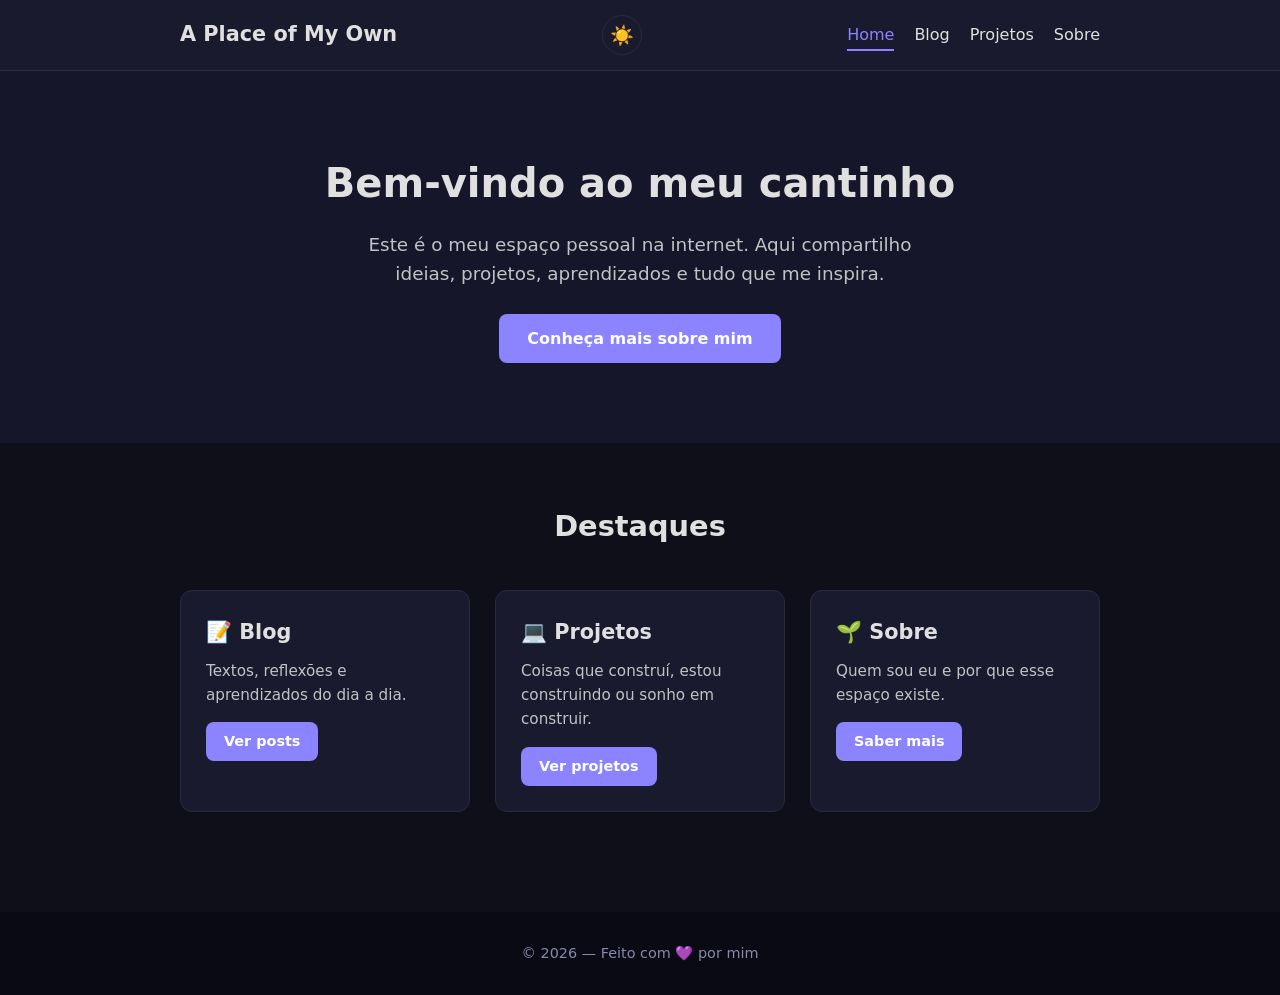
==== index.html @ c6ac8409 "Initial commit: site pessoal A Place of My Own - Home, Blog, Projetos, Sobre (HTML) - CSS completo c" ====
<!DOCTYPE html>
<html lang="pt-BR">
<head>
  <meta charset="UTF-8">
  <meta name="viewport" content="width=device-width, initial-scale=1.0">
  <title>A Place of My Own</title>
  <link rel="stylesheet" href="css/style.css">
</head>
<body>

  <header>
    <div class="container header-flex">
      <a href="index.html" class="logo">A Place of My Own</a>
      <button id="toggle-tema" aria-label="Alternar tema">🌙</button>
      <nav>
        <ul class="menu">
          <li><a href="index.html" class="ativo">Home</a></li>
          <li><a href="blog.html">Blog</a></li>
          <li><a href="projetos.html">Projetos</a></li>
          <li><a href="sobre.html">Sobre</a></li>
        </ul>
      </nav>
    </div>
  </header>

  <main>
    <section class="hero">
      <div class="container">
        <h1>Bem-vindo ao meu cantinho</h1>
        <p>
          Este é o meu espaço pessoal na internet. Aqui compartilho
          ideias, projetos, aprendizados e tudo que me inspira.
        </p>
        <a href="sobre.html" class="btn">Conheça mais sobre mim</a>
      </div>
    </section>

    <section class="destaques">
      <div class="container">
        <h2>Destaques</h2>
        <div class="cards">
          <div class="card">
            <h3>📝 Blog</h3>
            <p>Textos, reflexões e aprendizados do dia a dia.</p>
            <a href="blog.html" class="btn btn-pequeno">Ver posts</a>
          </div>
          <div class="card">
            <h3>💻 Projetos</h3>
            <p>Coisas que construí, estou construindo ou sonho em construir.</p>
            <a href="projetos.html" class="btn btn-pequeno">Ver projetos</a>
          </div>
          <div class="card">
            <h3>🌱 Sobre</h3>
            <p>Quem sou eu e por que esse espaço existe.</p>
            <a href="sobre.html" class="btn btn-pequeno">Saber mais</a>
          </div>
        </div>
      </div>
    </section>
  </main>

  <footer>
    <div class="container">
      <p>&copy; 2026 — Feito com 💜 por mim</p>
    </div>
  </footer>

  <script src="js/main.js"></script>
</body>
</html>
---- css/style.css ----
/* ===== VARIÁVEIS GLOBAIS ===== */
/* :root = raiz do documento. Variáveis CSS começam com -- */
:root {
  --fonte: 'Segoe UI', system-ui, -apple-system, sans-serif;
  --max-width: 960px;
  --transicao: 0.3s ease;

  /* Cores do tema CLARO (light mode) */
  --cor-fundo: #fafafa;
  --cor-texto: #1a1a2e;
  --cor-header: #ffffff;
  --cor-card: #ffffff;
  --cor-borda: #e0e0e0;
  --cor-primaria: #6c63ff;
  --cor-primaria-hover: #5a52e0;
  --cor-hero-fundo: #f0f0ff;
  --cor-footer: #1a1a2e;
  --cor-footer-texto: #cccccc;
}

/* ===== TEMA ESCURO ===== */
/* data-theme="dark" é um atributo que o JS coloca no <html> */
[data-theme="dark"] {
  --cor-fundo: #0f0f1a;
  --cor-texto: #e0e0e0;
  --cor-header: #1a1a2e;
  --cor-card: #1a1a2e;
  --cor-borda: #2a2a3e;
  --cor-primaria: #8b83ff;
  --cor-primaria-hover: #a09aff;
  --cor-hero-fundo: #16162a;
  --cor-footer: #0a0a14;
  --cor-footer-texto: #8888aa;
}

/* ===== RESET BÁSICO ===== */
/* Remove margens/paddings padrão que o navegador coloca */
* {
  margin: 0;
  padding: 0;
  box-sizing: border-box;
  /* box-sizing: border-box faz width incluir padding e borda */
}

body {
  font-family: var(--fonte);
  background: var(--cor-fundo);
  color: var(--cor-texto);
  line-height: 1.6;
  /* line-height = espaçamento entre linhas */
  transition: background var(--transicao), color var(--transicao);
  /* transition = anima a mudança de cor quando troca de tema */
}

a {
  color: var(--cor-primaria);
  text-decoration: none;
  /* tira o sublinhado padrão dos links */
}

a:hover {
  color: var(--cor-primaria-hover);
}

img {
  max-width: 100%;
  height: auto;
}

/* ===== CONTAINER ===== */
/* Centraliza o conteúdo e define largura máxima */
.container {
  max-width: var(--max-width);
  margin: 0 auto;
  /* margin: 0 auto = centraliza horizontalmente */
  padding: 0 20px;
}

/* ===== HEADER ===== */
header {
  background: var(--cor-header);
  border-bottom: 1px solid var(--cor-borda);
  padding: 15px 0;
  position: sticky;
  /* sticky = gruda no topo ao rolar a página */
  top: 0;
  z-index: 100;
  /* z-index = fica acima de outros elementos */
  transition: background var(--transicao), border-color var(--transicao);
}

.header-flex {
  display: flex;
  /* flex = layout flexível, um ao lado do outro */
  justify-content: space-between;
  /* space-between = espaço entre os itens */
  align-items: center;
  /* alinha verticalmente ao centro */
  flex-wrap: wrap;
  /* wrap = se não couber, quebra pra linha de baixo */
  gap: 10px;
}

.logo {
  font-size: 1.3rem;
  /* rem = relativo ao tamanho da fonte do root */
  font-weight: 700;
  /* bold */
  color: var(--cor-texto);
}

.logo:hover {
  color: var(--cor-primaria);
}

/* ===== MENU ===== */
.menu {
  list-style: none;
  /* tira os bullets da lista */
  display: flex;
  gap: 20px;
}

.menu a {
  color: var(--cor-texto);
  padding: 5px 0;
  border-bottom: 2px solid transparent;
  /* borda invisível pra não pular quando aparecer */
  transition: border-color var(--transicao), color var(--transicao);
}

.menu a:hover,
.menu a.ativo {
  color: var(--cor-primaria);
  border-bottom-color: var(--cor-primaria);
}

/* ===== BOTÃO DE TEMA ===== */
#toggle-tema {
  background: none;
  border: 1px solid var(--cor-borda);
  border-radius: 50%;
  /* border-radius deixa redondo */
  width: 40px;
  height: 40px;
  font-size: 1.2rem;
  cursor: pointer;
  /* cursor vira mãozinha */
  transition: background var(--transicao), border-color var(--transicao);
}

#toggle-tema:hover {
  background: var(--cor-borda);
}

/* ===== HERO (seção de destaque inicial) ===== */
.hero {
  background: var(--cor-hero-fundo);
  padding: 80px 0;
  text-align: center;
  transition: background var(--transicao);
}

.hero h1 {
  font-size: 2.5rem;
  margin-bottom: 15px;
}

.hero p {
  font-size: 1.15rem;
  max-width: 600px;
  margin: 0 auto 25px;
  color: var(--cor-texto);
  opacity: 0.85;
}

/* ===== BOTÃO GENÉRICO ===== */
.btn {
  display: inline-block;
  /* inline-block = fica na linha mas aceita padding */
  background: var(--cor-primaria);
  color: #ffffff;
  padding: 12px 28px;
  border-radius: 8px;
  font-weight: 600;
  transition: background var(--transicao), transform var(--transicao);
}

.btn:hover {
  background: var(--cor-primaria-hover);
  color: #ffffff;
  transform: translateY(-2px);
  /* sobe 2px = efeito de levantar */
}

.btn-pequeno {
  padding: 8px 18px;
  font-size: 0.9rem;
}

/* ===== SEÇÃO DESTAQUES (cards na home) ===== */
.destaques {
  padding: 60px 0;
}

.destaques h2 {
  text-align: center;
  margin-bottom: 40px;
  font-size: 1.8rem;
}

/* ===== CARDS ===== */
.cards {
  display: grid;
  /* grid = layout em grade */
  grid-template-columns: repeat(auto-fit, minmax(260px, 1fr));
  /* auto-fit = ajusta automaticamente o número de colunas */
  /* minmax(260px, 1fr) = mínimo 260px, máximo 1 fração do espaço */
  gap: 25px;
}

.card {
  background: var(--cor-card);
  border: 1px solid var(--cor-borda);
  border-radius: 12px;
  padding: 25px;
  transition: transform var(--transicao), box-shadow var(--transicao),
              background var(--transicao), border-color var(--transicao);
}

.card:hover {
  transform: translateY(-4px);
  box-shadow: 0 8px 25px rgba(0, 0, 0, 0.1);
  /* box-shadow = sombra */
}

.card h3 {
  margin-bottom: 10px;
  font-size: 1.3rem;
}

.card p {
  margin-bottom: 15px;
  font-size: 0.95rem;
  opacity: 0.85;
}

/* ===== PÁGINAS INTERNAS ===== */
.pagina {
  padding: 60px 0;
  min-height: 60vh;
  /* 60vh = 60% da altura da tela (viewport height) */
}

.pagina h1 {
  font-size: 2rem;
  margin-bottom: 10px;
}

.subtitulo {
  font-size: 1.1rem;
  opacity: 0.8;
  margin-bottom: 35px;
}

/* ===== POST DO BLOG ===== */
.post {
  background: var(--cor-card);
  border: 1px solid var(--cor-borda);
  border-radius: 12px;
  padding: 25px;
  margin-bottom: 20px;
  transition: background var(--transicao), border-color var(--transicao);
}

.post h2 {
  font-size: 1.4rem;
  margin-bottom: 5px;
}

.post-data {
  font-size: 0.85rem;
  opacity: 0.6;
  margin-bottom: 12px;
}

.post-resumo {
  font-size: 0.95rem;
  margin-bottom: 12px;
}

.post-tags {
  display: flex;
  flex-wrap: wrap;
  gap: 6px;
}

/* ===== TAG (categoria do post/projeto) ===== */
.tag {
  display: inline-block;
  background: var(--cor-primaria);
  color: #ffffff;
  padding: 3px 10px;
  border-radius: 20px;
  font-size: 0.8rem;
  font-weight: 500;
}

.carregando {
  opacity: 0.6;
  font-style: italic;
}

/* ===== CARD DE PROJETO ===== */
.card-projeto .tag {
  margin-top: 10px;
  margin-right: 4px;
}

/* ===== SOBRE ===== */
.sobre-flex {
  display: flex;
  gap: 40px;
  align-items: flex-start;
}

.sobre-texto {
  flex: 2;
  /* ocupa 2 partes do espaço */
}

.sobre-texto p {
  margin-bottom: 15px;
}

.sobre-imagem {
  flex: 1;
  /* ocupa 1 parte do espaço */
}

.placeholder-imagem {
  width: 100%;
  aspect-ratio: 1 / 1;
  /* mantém proporção quadrada */
  background: var(--cor-card);
  border: 2px dashed var(--cor-borda);
  border-radius: 12px;
  display: flex;
  align-items: center;
  justify-content: center;
  opacity: 0.6;
  font-size: 0.9rem;
}

/* ===== FOOTER ===== */
footer {
  background: var(--cor-footer);
  color: var(--cor-footer-texto);
  text-align: center;
  padding: 30px 0;
  margin-top: 40px;
  transition: background var(--transicao), color var(--transicao);
}

footer p {
  font-size: 0.9rem;
}

/* ===== RESPONSIVIDADE (para celular) ===== */
@media (max-width: 768px) {
  .hero h1 {
    font-size: 1.8rem;
  }

  .hero {
    padding: 50px 0;
  }

  .header-flex {
    flex-direction: column;
    /* um abaixo do outro */
    align-items: center;
  }

  .menu {
    gap: 12px;
  }

  .sobre-flex {
    flex-direction: column;
  }

  .cards {
    grid-template-columns: 1fr;
    /* 1 coluna só no celular */
  }
}
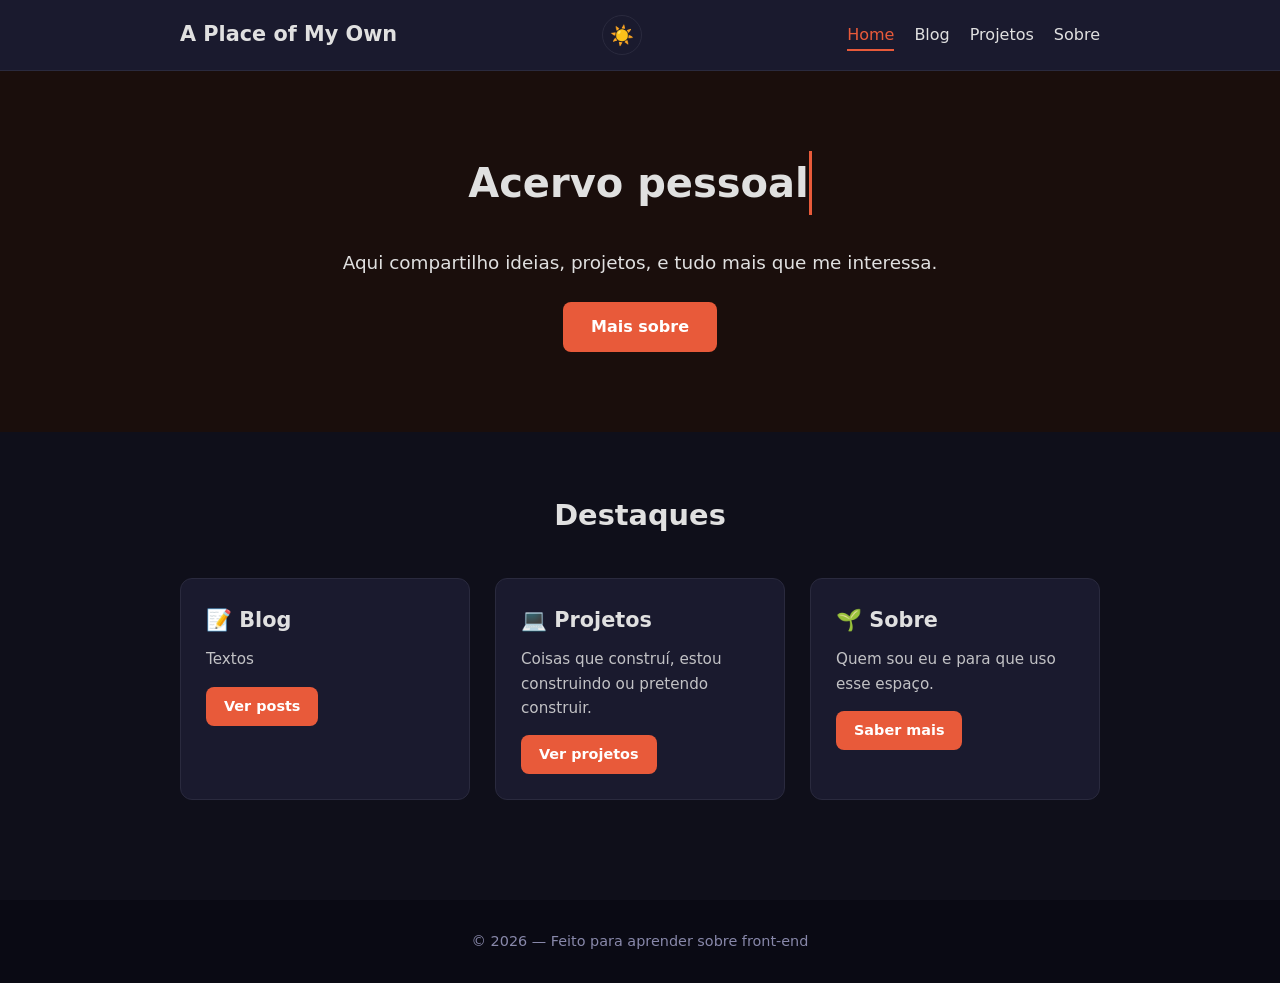
==== commit 87aae9a7: "Algumas atualizações estéticas no código; edição do primeiro post, para checar se está funcionando; " ====
--- a/index.html
+++ b/index.html
@@ -26,32 +26,31 @@
   <main>
     <section class="hero">
       <div class="container">
-        <h1>Bem-vindo ao meu cantinho</h1>
+        <h1>Acervo pessoal</h1>
         <p>
-          Este é o meu espaço pessoal na internet. Aqui compartilho
-          ideias, projetos, aprendizados e tudo que me inspira.
+           Aqui compartilho ideias, projetos, e tudo mais que me interessa.
         </p>
-        <a href="sobre.html" class="btn">Conheça mais sobre mim</a>
+        <a href="sobre.html" class="btn">Mais sobre</a>
       </div>
     </section>
 
-    <section class="destaques">
+    <section class="destaques fade-in">
       <div class="container">
         <h2>Destaques</h2>
         <div class="cards">
-          <div class="card">
+          <div class="card fade-in">
             <h3>📝 Blog</h3>
-            <p>Textos, reflexões e aprendizados do dia a dia.</p>
+            <p>Textos</p>
             <a href="blog.html" class="btn btn-pequeno">Ver posts</a>
           </div>
-          <div class="card">
+          <div class="card fade-in">
             <h3>💻 Projetos</h3>
-            <p>Coisas que construí, estou construindo ou sonho em construir.</p>
+            <p>Coisas que construí, estou construindo ou pretendo construir.</p>
             <a href="projetos.html" class="btn btn-pequeno">Ver projetos</a>
           </div>
-          <div class="card">
+          <div class="card fade-in">
             <h3>🌱 Sobre</h3>
-            <p>Quem sou eu e por que esse espaço existe.</p>
+            <p>Quem sou eu e para que uso esse espaço.</p>
             <a href="sobre.html" class="btn btn-pequeno">Saber mais</a>
           </div>
         </div>
@@ -59,9 +58,9 @@
     </section>
   </main>
 
-  <footer>
+  <footer class="fade-in">
     <div class="container">
-      <p>&copy; 2026 — Feito com 💜 por mim</p>
+      <p>&copy; 2026 — Feito para aprender sobre front-end</p>
     </div>
   </footer>
 
--- a/css/style.css
+++ b/css/style.css
@@ -1,34 +1,33 @@
-/* ===== VARIÁVEIS GLOBAIS ===== */
-/* :root = raiz do documento. Variáveis CSS começam com -- */
+/* ===== var gerais ===== */
 :root {
   --fonte: 'Segoe UI', system-ui, -apple-system, sans-serif;
   --max-width: 960px;
   --transicao: 0.3s ease;
 
-  /* Cores do tema CLARO (light mode) */
+  /* Cores do tema claro (light mode) */
   --cor-fundo: #fafafa;
   --cor-texto: #1a1a2e;
   --cor-header: #ffffff;
   --cor-card: #ffffff;
   --cor-borda: #e0e0e0;
-  --cor-primaria: #6c63ff;
-  --cor-primaria-hover: #5a52e0;
-  --cor-hero-fundo: #f0f0ff;
+  --cor-primaria: #D93818;
+  --cor-primaria-hover: #C03014;
+  --cor-hero-fundo: #fdf0ed;
   --cor-footer: #1a1a2e;
   --cor-footer-texto: #cccccc;
 }
 
-/* ===== TEMA ESCURO ===== */
-/* data-theme="dark" é um atributo que o JS coloca no <html> */
+/* tema escuro */
+/* data-theme="dark" JS coloca no <html> */
 [data-theme="dark"] {
   --cor-fundo: #0f0f1a;
   --cor-texto: #e0e0e0;
   --cor-header: #1a1a2e;
   --cor-card: #1a1a2e;
   --cor-borda: #2a2a3e;
-  --cor-primaria: #8b83ff;
-  --cor-primaria-hover: #a09aff;
-  --cor-hero-fundo: #16162a;
+  --cor-primaria: #E85A3A;
+  --cor-primaria-hover: #F06B4A;
+  --cor-hero-fundo: #1a0e0c;
   --cor-footer: #0a0a14;
   --cor-footer-texto: #8888aa;
 }
@@ -166,12 +165,60 @@
   margin-bottom: 15px;
 }
 
+.hero h1 span {
+  display: inline-block;
+  overflow: hidden;
+  white-space: nowrap;
+  border-right: 3px solid var(--cor-primaria);
+  animation: digitar 2s steps(30) forwards, piscar 0.7s step-end infinite;
+  max-width: fit-content;
+}
+
 .hero p {
   font-size: 1.15rem;
   max-width: 600px;
   margin: 0 auto 25px;
   color: var(--cor-texto);
   opacity: 0.85;
+}
+
+.hero, .hero h1, .hero p, .hero .btn {
+  animation: fadeUp 0.6s ease both;
+}
+.hero h1 { animation-delay: 0.1s; }
+.hero p { animation-delay: 0.3s; }
+.hero .btn { animation-delay: 0.5s; }
+
+/* ===== ANIMAÇÕES ===== */
+@keyframes fadeUp {
+  from {
+    opacity: 0;
+    transform: translateY(30px);
+  }
+  to {
+    opacity: 1;
+    transform: translateY(0);
+  }
+}
+
+@keyframes digitar {
+  from { width: 0 }
+  to { width: 100% }
+}
+
+@keyframes piscar {
+  50% { border-color: transparent }
+}
+
+.fade-in {
+  opacity: 0;
+  transform: translateY(30px);
+  transition: opacity 0.6s ease, transform 0.6s ease;
+}
+
+.fade-in.visivel {
+  opacity: 1;
+  transform: translateY(0);
 }
 
 /* ===== BOTÃO GENÉRICO ===== */
@@ -229,10 +276,13 @@
 }
 
 .card:hover {
-  transform: translateY(-4px);
-  box-shadow: 0 8px 25px rgba(0, 0, 0, 0.1);
-  /* box-shadow = sombra */
-}
+  transform: translateY(-6px);
+  box-shadow: 0 12px 35px rgba(0, 0, 0, 0.15);
+}
+
+.card:nth-child(1) { transition-delay: 0s; }
+.card:nth-child(2) { transition-delay: 0.1s; }
+.card:nth-child(3) { transition-delay: 0.2s; }
 
 .card h3 {
   margin-bottom: 10px;
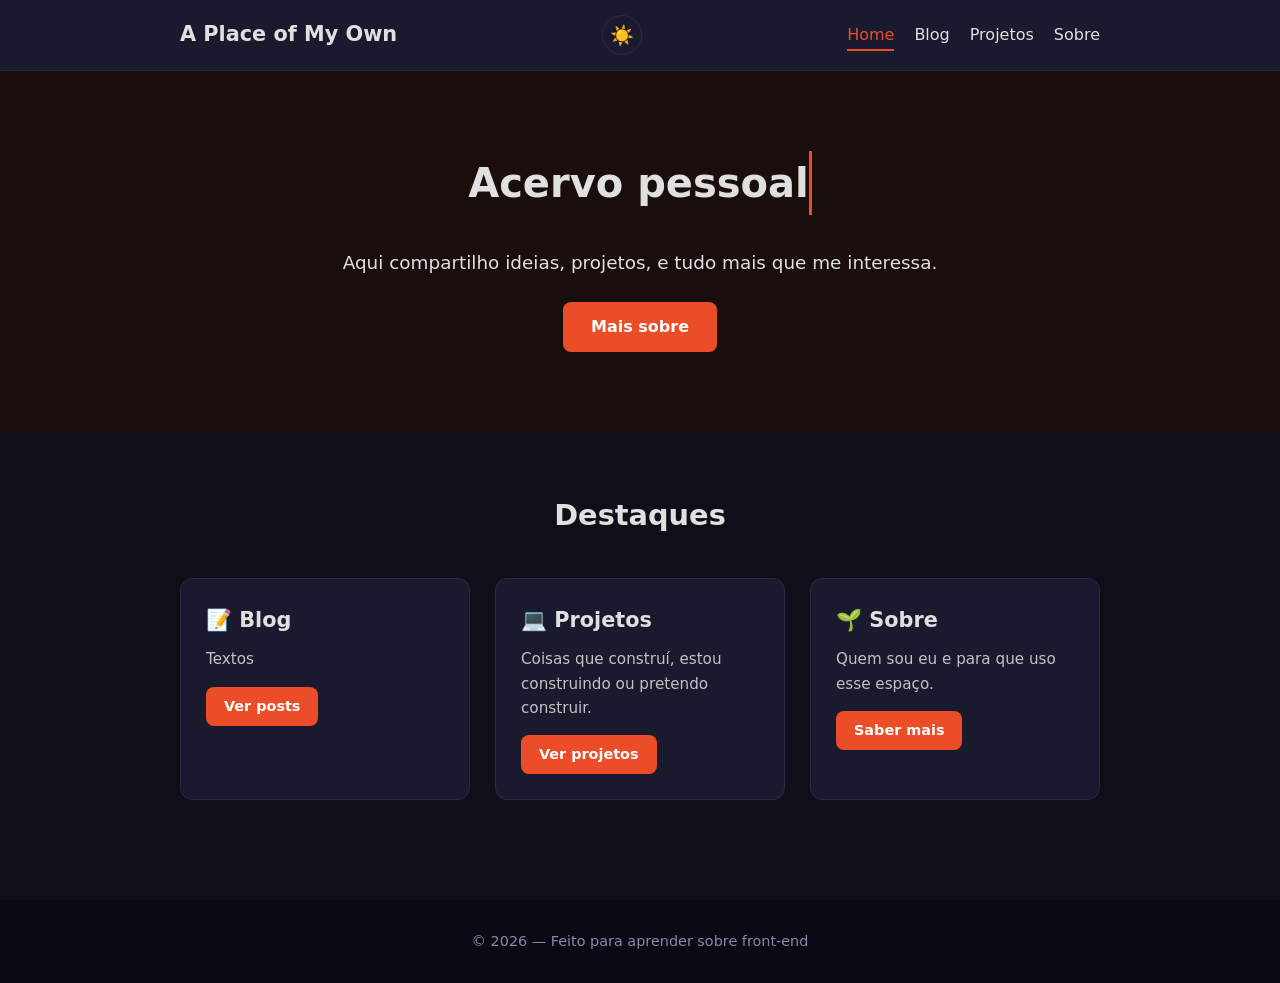
==== commit 70d7b566: "Correção das cores no CSS; atualização do HTML para acompanhar o CSS." ====
--- a/index.html
+++ b/index.html
@@ -4,7 +4,7 @@
   <meta charset="UTF-8">
   <meta name="viewport" content="width=device-width, initial-scale=1.0">
   <title>A Place of My Own</title>
-  <link rel="stylesheet" href="css/style.css">
+  <link rel="stylesheet" href="css/style.css?v=3">
 </head>
 <body>
 
--- a/css/style.css
+++ b/css/style.css
@@ -10,8 +10,8 @@
   --cor-header: #ffffff;
   --cor-card: #ffffff;
   --cor-borda: #e0e0e0;
-  --cor-primaria: #D93818;
-  --cor-primaria-hover: #C03014;
+  --cor-primaria: #ff5634;
+  --cor-primaria-hover: #ec8773;
   --cor-hero-fundo: #fdf0ed;
   --cor-footer: #1a1a2e;
   --cor-footer-texto: #cccccc;
@@ -25,8 +25,8 @@
   --cor-header: #1a1a2e;
   --cor-card: #1a1a2e;
   --cor-borda: #2a2a3e;
-  --cor-primaria: #E85A3A;
-  --cor-primaria-hover: #F06B4A;
+  --cor-primaria: #ec4d29;
+  --cor-primaria-hover: #c32700;
   --cor-hero-fundo: #1a0e0c;
   --cor-footer: #0a0a14;
   --cor-footer-texto: #8888aa;
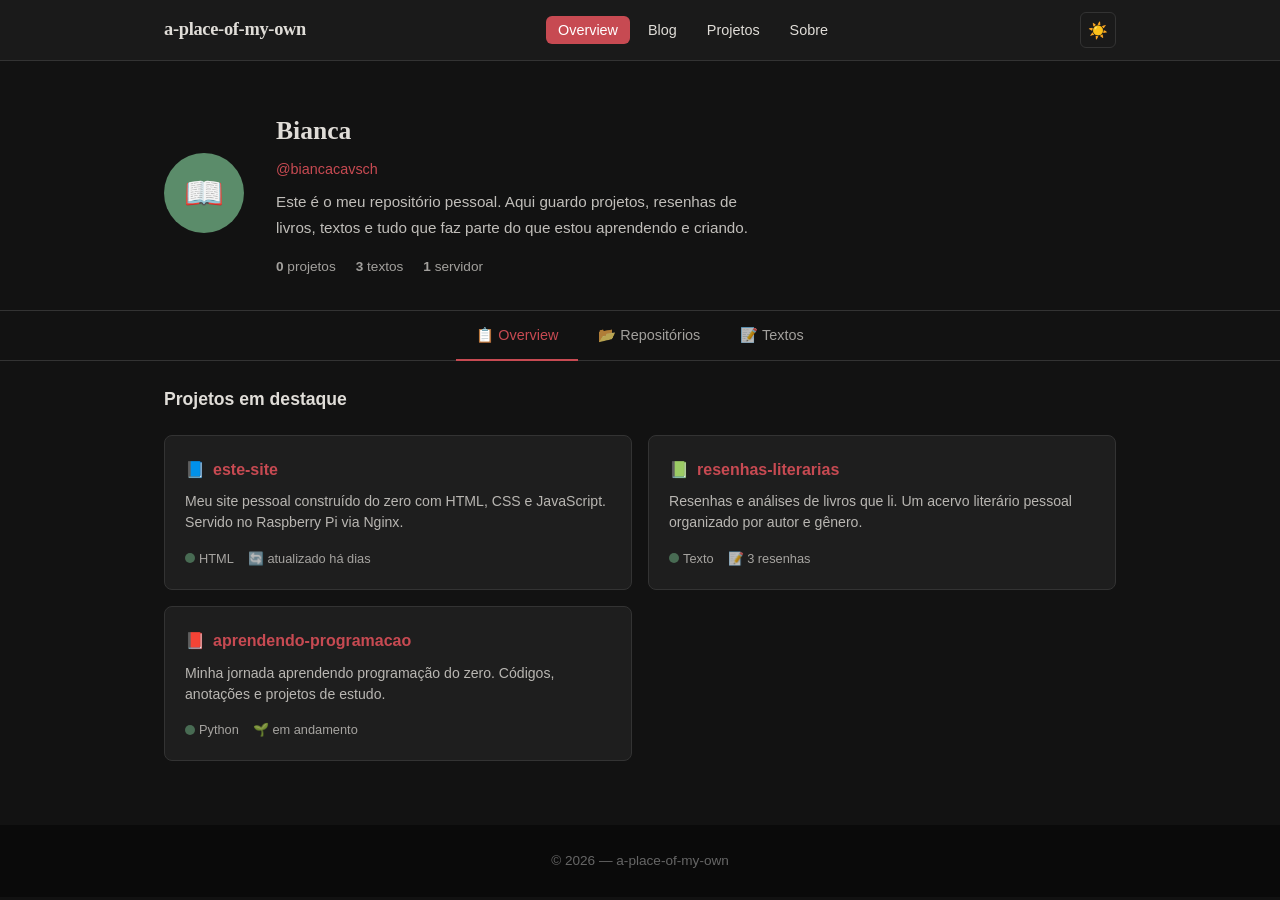
==== commit c4413013: "Redesign completo: verde musgo + vinho, estilo GitHub, blog literário com resenhas, cache busting au" ====
--- a/index.html
+++ b/index.html
@@ -1,66 +1,120 @@
 <!DOCTYPE html>
-<html lang="pt-BR">
+<html lang="pt-BR" data-theme="dark">
 <head>
   <meta charset="UTF-8">
   <meta name="viewport" content="width=device-width, initial-scale=1.0">
   <title>A Place of My Own</title>
-  <link rel="stylesheet" href="css/style.css?v=3">
+  <script src="js/cache-buster.js"></script>
 </head>
 <body>
 
   <header>
     <div class="container header-flex">
-      <a href="index.html" class="logo">A Place of My Own</a>
-      <button id="toggle-tema" aria-label="Alternar tema">🌙</button>
+      <a href="index.html" class="logo">a-place-of-my-own</a>
       <nav>
         <ul class="menu">
-          <li><a href="index.html" class="ativo">Home</a></li>
+          <li><a href="index.html" class="ativo">Overview</a></li>
           <li><a href="blog.html">Blog</a></li>
           <li><a href="projetos.html">Projetos</a></li>
           <li><a href="sobre.html">Sobre</a></li>
         </ul>
       </nav>
+      <button id="toggle-tema" aria-label="Alternar tema">☀️</button>
     </div>
   </header>
 
   <main>
-    <section class="hero">
-      <div class="container">
-        <h1>Acervo pessoal</h1>
-        <p>
-           Aqui compartilho ideias, projetos, e tudo mais que me interessa.
-        </p>
-        <a href="sobre.html" class="btn">Mais sobre</a>
+    <section class="perfil">
+      <div class="container perfil-flex">
+        <div class="perfil-avatar">📖</div>
+        <div class="perfil-info">
+          <h1>Bianca</h1>
+          <div class="handle">@biancacavsch</div>
+          <p class="bio">
+            Este é o meu repositório pessoal. Aqui guardo projetos, resenhas de livros,
+            textos e tudo que faz parte do que estou aprendendo e criando.
+          </p>
+          <div class="perfil-stats">
+            <span><strong id="repo-count">0</strong> projetos</span>
+            <span><strong id="post-count">0</strong> textos</span>
+            <span><strong>1</strong> servidor</span>
+          </div>
+        </div>
       </div>
     </section>
 
-    <section class="destaques fade-in">
+    <nav class="aba-nav">
+      <div class="container" style="display:flex;">
+        <a href="index.html" class="ativo">📋 Overview</a>
+        <a href="projetos.html">📂 Repositórios</a>
+        <a href="blog.html">📝 Textos</a>
+      </div>
+    </nav>
+
+    <section class="repo-list">
       <div class="container">
-        <h2>Destaques</h2>
-        <div class="cards">
-          <div class="card fade-in">
-            <h3>📝 Blog</h3>
-            <p>Textos</p>
-            <a href="blog.html" class="btn btn-pequeno">Ver posts</a>
+        <div class="repo-list-header">
+          <h2>Projetos em destaque</h2>
+        </div>
+        <div class="repo-grid" id="home-repos">
+          <div class="repo-card">
+            <div class="repo-card-top">
+              <span class="repo-icone">📘</span>
+              <h3><a href="projetos.html">este-site</a></h3>
+            </div>
+            <p class="repo-desc">
+              Meu site pessoal construído do zero com HTML, CSS e JavaScript.
+              Servido no Raspberry Pi via Nginx.
+            </p>
+            <div class="repo-meta">
+              <span class="repo-linguagem">HTML</span>
+              <span>🔄 atualizado há dias</span>
+            </div>
           </div>
-          <div class="card fade-in">
-            <h3>💻 Projetos</h3>
-            <p>Coisas que construí, estou construindo ou pretendo construir.</p>
-            <a href="projetos.html" class="btn btn-pequeno">Ver projetos</a>
+
+          <div class="repo-card">
+            <div class="repo-card-top">
+              <span class="repo-icone">📗</span>
+              <h3><a href="blog.html">resenhas-literarias</a></h3>
+            </div>
+            <p class="repo-desc">
+              Resenhas e análises de livros que li. Um acervo literário
+              pessoal organizado por autor e gênero.
+            </p>
+            <div class="repo-meta">
+              <span class="repo-linguagem">Texto</span>
+              <span>📝 3 resenhas</span>
+            </div>
           </div>
-          <div class="card fade-in">
-            <h3>🌱 Sobre</h3>
-            <p>Quem sou eu e para que uso esse espaço.</p>
-            <a href="sobre.html" class="btn btn-pequeno">Saber mais</a>
+
+          <div class="repo-card">
+            <div class="repo-card-top">
+              <span class="repo-icone">📕</span>
+              <h3><a href="sobre.html">aprendendo-programacao</a></h3>
+            </div>
+            <p class="repo-desc">
+              Minha jornada aprendendo programação do zero. Códigos,
+              anotações e projetos de estudo.
+            </p>
+            <div class="repo-meta">
+              <span class="repo-linguagem">Python</span>
+              <span>🌱 em andamento</span>
+            </div>
           </div>
         </div>
       </div>
     </section>
   </main>
 
-  <footer class="fade-in">
+  <script>
+    fetch("data/posts.json").then(r => r.json()).then(p => {
+      document.getElementById("post-count").textContent = p.length;
+    }).catch(() => {});
+  </script>
+
+  <footer>
     <div class="container">
-      <p>&copy; 2026 — Feito para aprender sobre front-end</p>
+      <p>&copy; 2026 — a-place-of-my-own</p>
     </div>
   </footer>
 
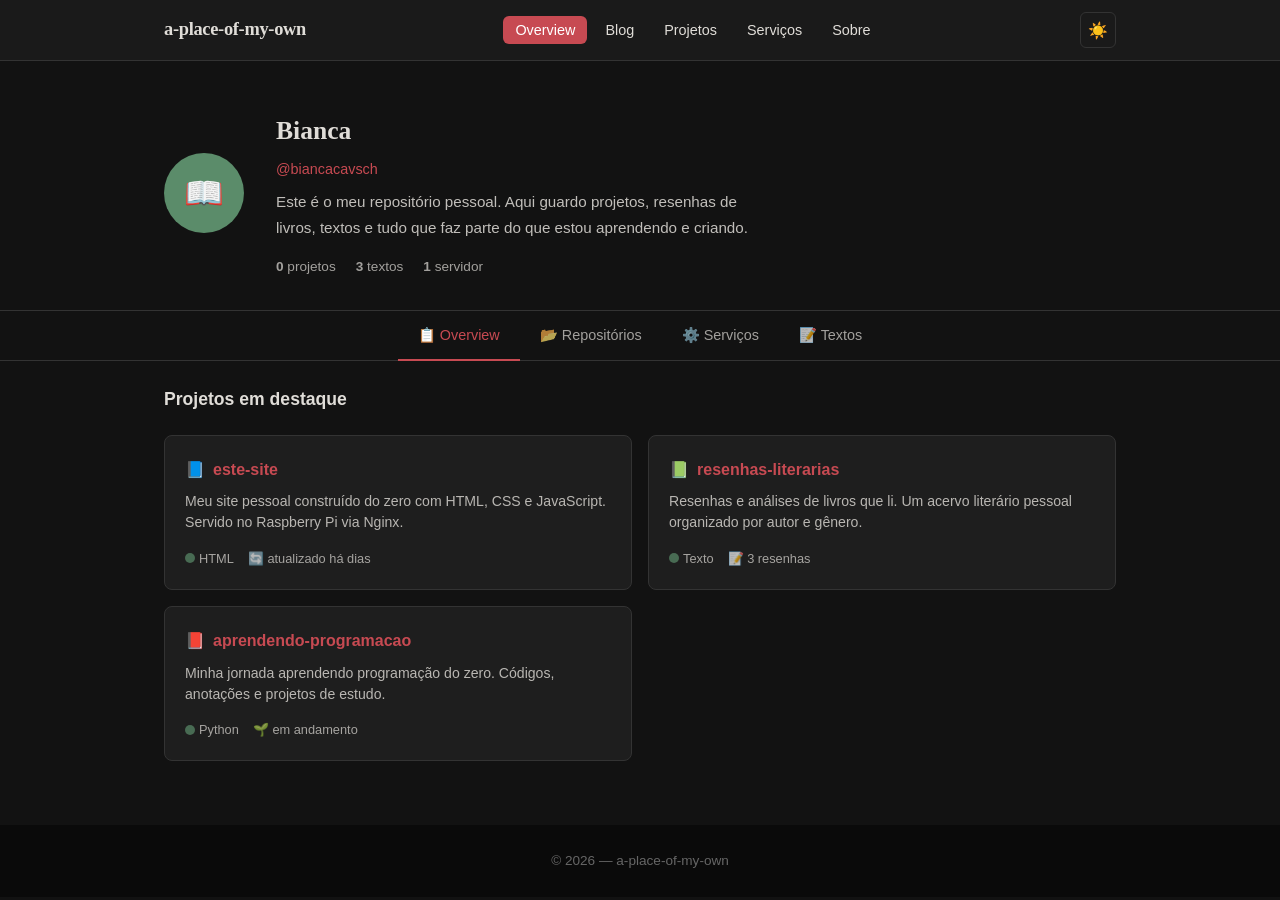
==== commit 1707a50b: "Adiciona página /servicos com links para containers via Tailscale (Trilium, Pi-hole, Port Tracker)" ====
--- a/index.html
+++ b/index.html
@@ -16,6 +16,7 @@
           <li><a href="index.html" class="ativo">Overview</a></li>
           <li><a href="blog.html">Blog</a></li>
           <li><a href="projetos.html">Projetos</a></li>
+          <li><a href="servicos.html">Serviços</a></li>
           <li><a href="sobre.html">Sobre</a></li>
         </ul>
       </nav>
@@ -47,6 +48,7 @@
       <div class="container" style="display:flex;">
         <a href="index.html" class="ativo">📋 Overview</a>
         <a href="projetos.html">📂 Repositórios</a>
+        <a href="servicos.html">⚙️ Serviços</a>
         <a href="blog.html">📝 Textos</a>
       </div>
     </nav>
